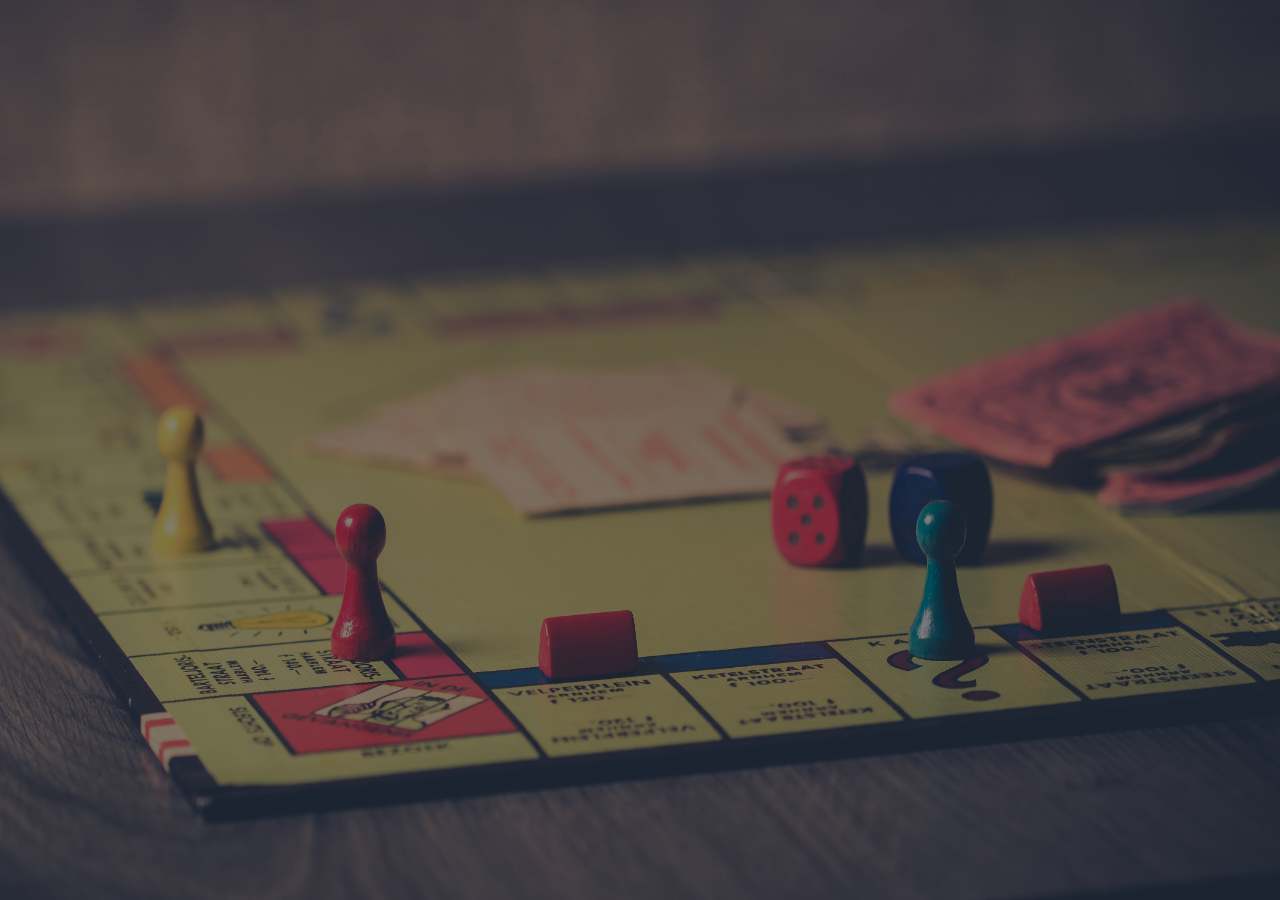
==== Connect_Four/index.html @ 22ff3348 "start the connect four game" ====
<!DOCTYPE html>
<html lang="en">
<head>
    <meta charset="UTF-8">
    <meta name="viewport" content="width=device-width, initial-scale=1.0">
    <title>Connect Four</title>
    <link rel="stylesheet" href="./style.css">
</head>
<body>
    
</body>
<script src="./app.js"></script>
</html>
---- Connect_Four/style.css ----
/* set the default padding and margin to 0 and set the box-sizing to border-box */
*{
    padding: 0;
    margin: 0;
    box-sizing: border-box;
}

html,body{
    width: 100vw;
    height: 100vh;
    background-image: linear-gradient(to right , rgba(0,0,0,0.5), rgba(0,0,0,0.5)), url('./image/bg4.jpg');
    background-position: center;
    background-repeat: no-repeat;
    background-size: 100% 100%;
    
}
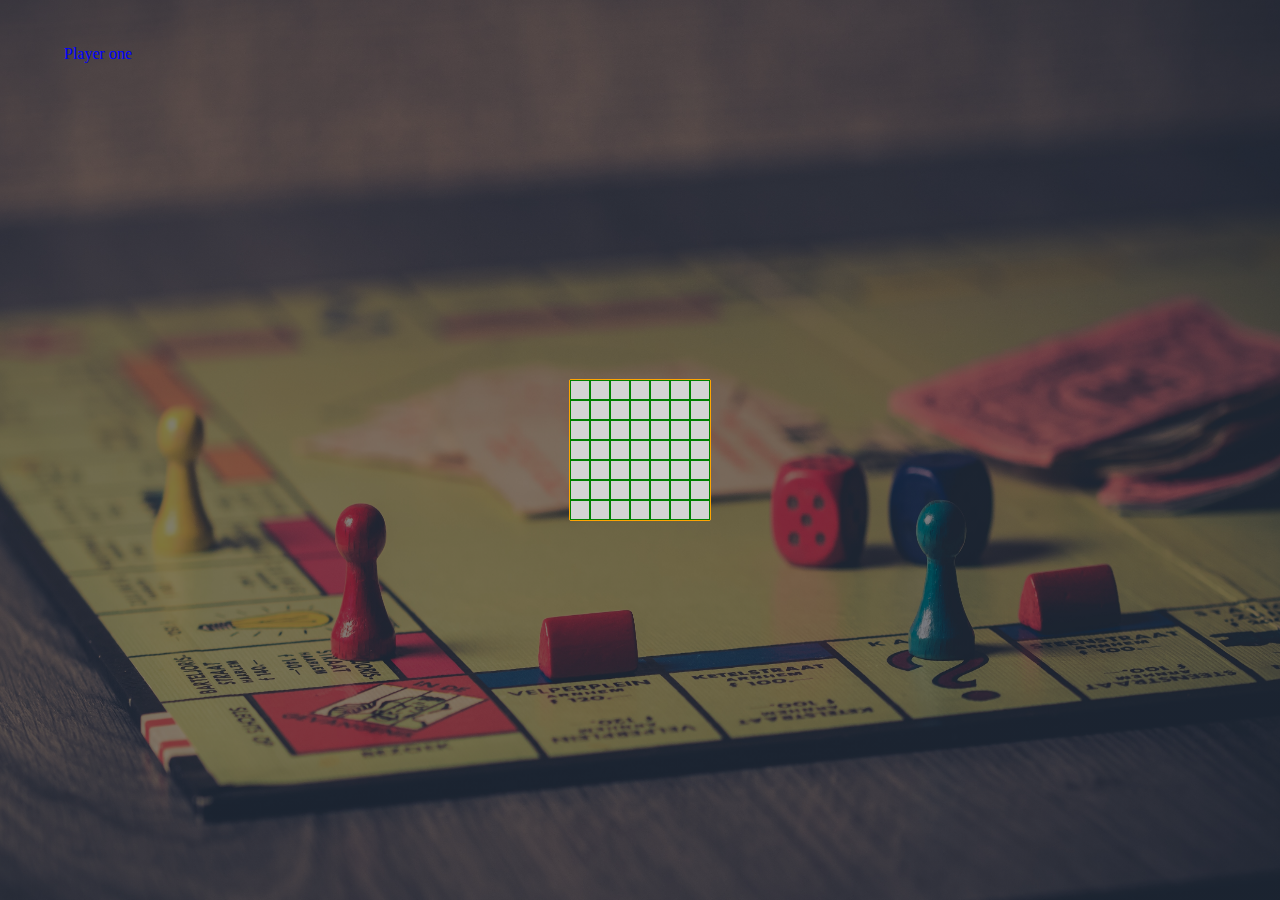
==== commit 337efbfb: "this game finished but winningArrays is not complete" ====
--- a/Connect_Four/index.html
+++ b/Connect_Four/index.html
@@ -7,6 +7,59 @@
     <link rel="stylesheet" href="./style.css">
 </head>
 <body>
+        <p class="blue">Player one </p>
+        <p class="red">Player two</p>
+        <div class="squres">
+            <div></div>
+            <div></div>
+            <div></div>
+            <div></div>
+            <div></div>
+            <div></div>
+            <div></div>
+            <div></div>
+            <div></div>
+            <div></div>
+            <div></div>
+            <div></div>
+            <div></div>
+            <div></div>
+            <div></div>
+            <div></div>
+            <div></div>
+            <div></div>
+            <div></div>
+            <div></div>
+            <div></div>
+            <div></div>
+            <div></div>
+            <div></div>
+            <div></div>
+            <div></div>
+            <div></div>
+            <div></div>
+            <div></div>
+            <div></div>
+            <div></div>
+            <div></div>
+            <div></div>
+            <div></div>
+            <div></div>
+            <div></div>
+            <div></div>
+            <div></div>
+            <div></div>
+            <div></div>
+            <div></div>
+            <div></div>
+            <div></div>
+            <div></div>
+            <div></div>
+            <div></div>
+            <div></div>
+            <div></div>
+            <div></div>
+        </div>
     
 </body>
 <script src="./app.js"></script>
--- a/Connect_Four/style.css
+++ b/Connect_Four/style.css
@@ -15,3 +15,56 @@
     
 }
 
+.squres{
+    width: 142px;
+    height: 142px;
+    background-color: lightgray;
+    border: 1px solid orange;
+    display: flex;
+    flex-direction: row;
+    border-radius: 2px;
+    flex-wrap: wrap;
+    justify-content: center;
+    align-items: center;
+    position: absolute;
+    top: 50%;
+    left: 50%;
+    transform: translate(-50%,-50%);
+}
+.squres div{
+    width:20px;
+    height: 20px;
+    border:0.5px solid green ;
+}
+
+.blue_player{
+    background-color: blue;
+    border-radius: 10px;
+
+}
+
+.red_player{
+    background-color: red;
+    border-radius: 10px;
+    
+}
+
+.blue{
+    color: blue;
+    position: absolute;
+    left: 5%;
+    top: 5%;
+    display: none;
+}
+
+.red{
+    color: red;
+    position: absolute;
+    right: 10%;
+    top: 5%;
+    display: none;
+}
+
+.display{
+    display: block;
+}